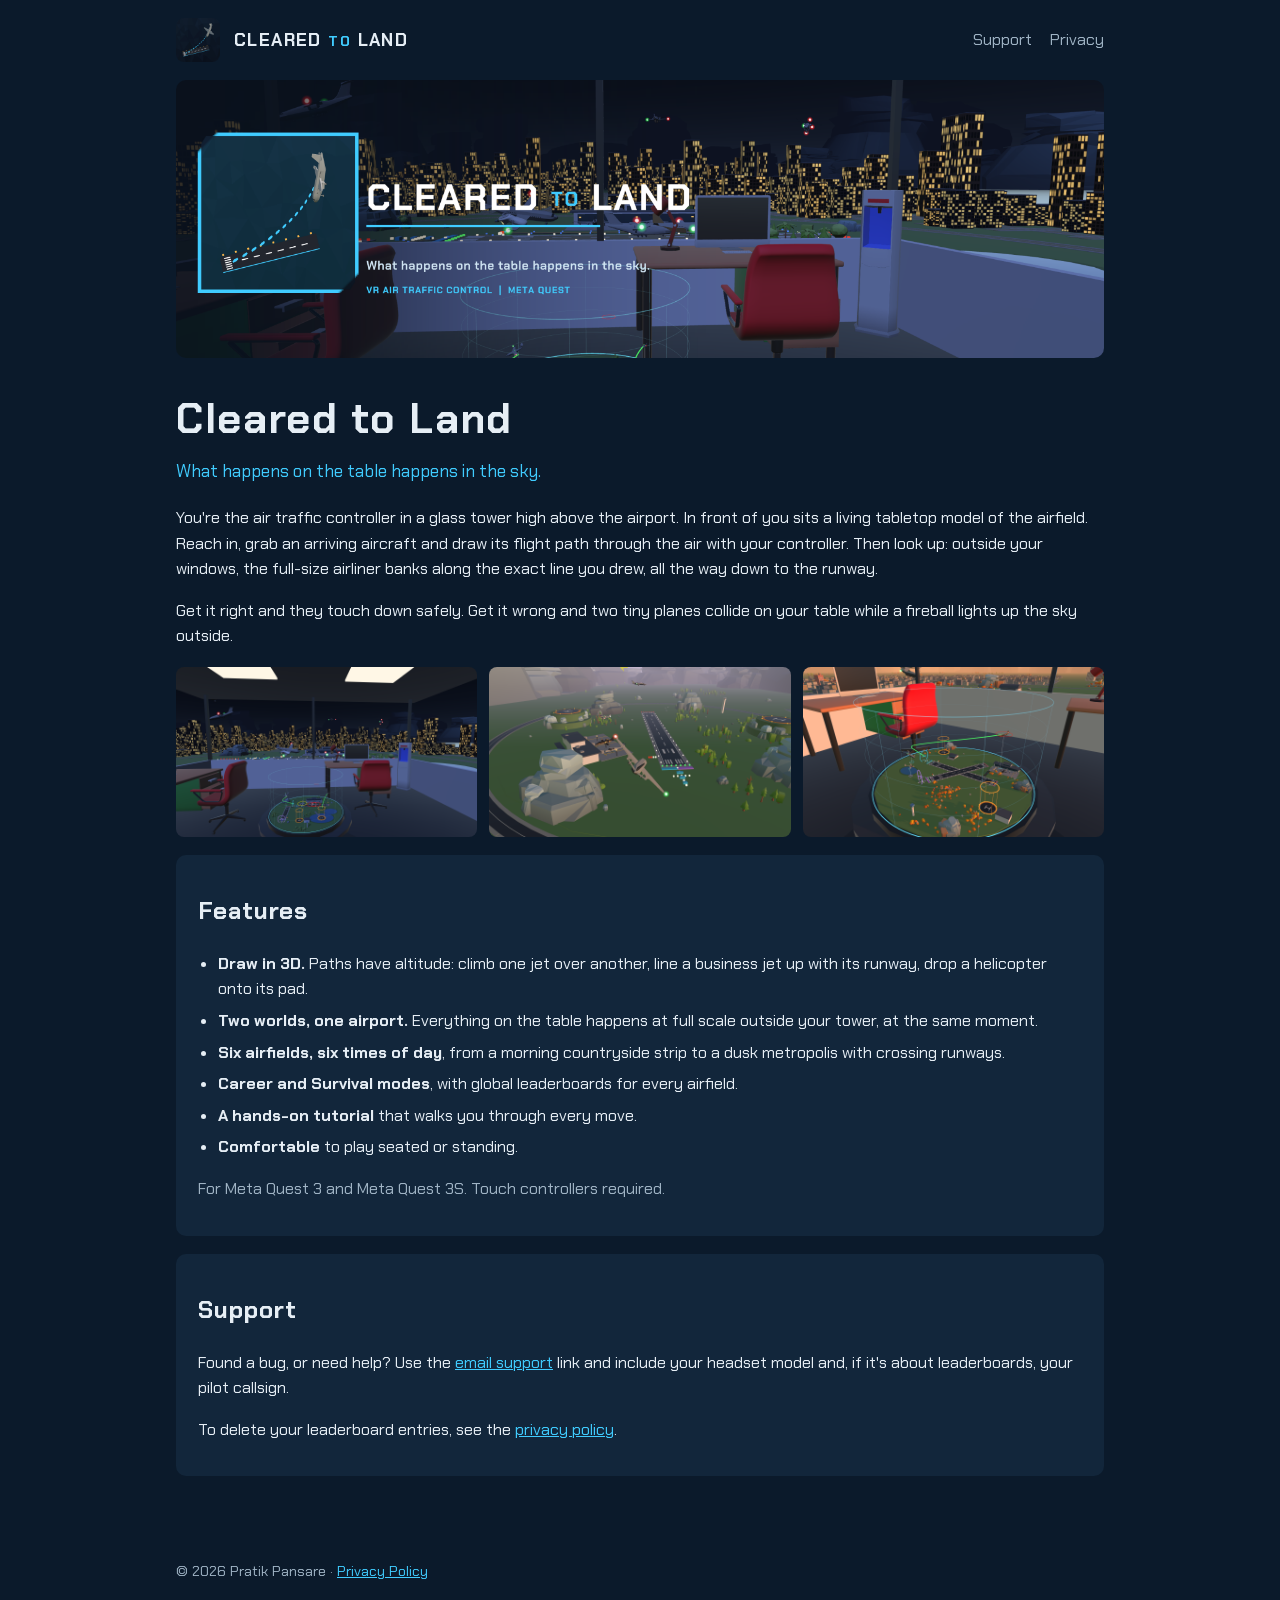
==== index.html @ b7fd6bec "Add files via upload" ====
<!doctype html>
<html lang="en">
<head>
  <meta charset="utf-8">
  <meta name="viewport" content="width=device-width, initial-scale=1">
  <title>Cleared to Land: VR air traffic control for Meta Quest</title>
  <meta name="description" content="Draw flight paths on a tabletop airport, and watch real planes outside your control tower follow every line. A VR game for Meta Quest 3 and 3S.">
  <link rel="icon" href="images/icon.png">
  <link rel="preconnect" href="https://fonts.googleapis.com">
  <link rel="stylesheet" href="https://fonts.googleapis.com/css2?family=Chakra+Petch:wght@500;600;700&display=swap">
  <link rel="stylesheet" href="style.css">
</head>
<body>
  <header>
    <img src="images/icon.png" alt="">
    <div class="title">CLEARED <span>TO</span> LAND</div>
    <nav>
      <a href="#support">Support</a>
      <a href="privacy.html">Privacy</a>
    </nav>
  </header>

  <main>
    <img class="banner" src="images/banner.png" alt="Cleared to Land: a glowing tabletop airport inside a control tower at night">

    <h1>Cleared to Land</h1>
    <p class="tagline">What happens on the table happens in the sky.</p>

    <p>You're the air traffic controller in a glass tower high above the airport. In front of you sits a living tabletop model of the airfield. Reach in, grab an arriving aircraft and draw its flight path through the air with your controller. Then look up: outside your windows, the full-size airliner banks along the exact line you drew, all the way down to the runway.</p>
    <p>Get it right and they touch down safely. Get it wrong and two tiny planes collide on your table while a fireball lights up the sky outside.</p>

    <div class="shots">
      <img src="images/shot1.png" alt="The tabletop airport and the night city skyline from inside the tower">
      <img src="images/shot2.png" alt="An airliner banking towards the runway in a mountain valley at dawn">
      <img src="images/shot3.png" alt="A green flight path drawn onto the runway on the tabletop">
    </div>

    <div class="card">
      <h2>Features</h2>
      <ul>
        <li><b>Draw in 3D.</b> Paths have altitude: climb one jet over another, line a business jet up with its runway, drop a helicopter onto its pad.</li>
        <li><b>Two worlds, one airport.</b> Everything on the table happens at full scale outside your tower, at the same moment.</li>
        <li><b>Six airfields, six times of day</b>, from a morning countryside strip to a dusk metropolis with crossing runways.</li>
        <li><b>Career and Survival modes</b>, with global leaderboards for every airfield.</li>
        <li><b>A hands-on tutorial</b> that walks you through every move.</li>
        <li><b>Comfortable</b> to play seated or standing.</li>
      </ul>
      <p class="muted">For Meta Quest 3 and Meta Quest 3S. Touch controllers required.</p>
    </div>

    <div class="card" id="support">
      <h2>Support</h2>
      <p>Found a bug, or need help? Use the <a class="contact" href="#support" data-subject="Cleared to Land support">email support</a> link and include your headset model and, if it's about leaderboards, your pilot callsign.</p>
      <p>To delete your leaderboard entries, see the <a href="privacy.html#choices">privacy policy</a>.</p>
    </div>
  </main>

  <footer>
    © 2026 Pratik Pansare · <a href="privacy.html">Privacy Policy</a>
  </footer>

  <script>
    // Builds the contact address in the browser so it never appears whole in the page source.
    (function () {
      var u = "0002kitarpp".split("").reverse().join("");
      var d = "moc.liamg".split("").reverse().join("");
      document.querySelectorAll("a.contact").forEach(function (a) {
        a.href = "mailto:" + u + "@" + d + "?subject=" + encodeURIComponent(a.dataset.subject || "Cleared to Land");
      });
    })();
  </script>
</body>
</html>
---- style.css ----
:root {
  --bg: #0b1a2b;
  --panel: #12263b;
  --text: #e6eef5;
  --muted: #9fb3c4;
  --cyan: #40ccff;
  --amber: #ffb347;
}
* { box-sizing: border-box; }
body {
  margin: 0;
  background: var(--bg);
  color: var(--text);
  font-family: "Chakra Petch", system-ui, sans-serif;
  line-height: 1.6;
}
a { color: var(--cyan); }
header {
  display: flex;
  align-items: center;
  gap: 14px;
  max-width: 960px;
  margin: 0 auto;
  padding: 18px 16px;
}
header img { width: 44px; height: 44px; border-radius: 8px; }
header .title { font-weight: 700; letter-spacing: 0.08em; font-size: 1.1rem; }
header .title span { color: var(--cyan); font-size: 0.8em; }
header nav { margin-left: auto; display: flex; gap: 18px; }
header nav a { text-decoration: none; color: var(--muted); }
header nav a:hover { color: var(--text); }
main { max-width: 960px; margin: 0 auto; padding: 0 16px 48px; }
.banner { width: 100%; border-radius: 10px; display: block; }
h1, h2 { letter-spacing: 0.04em; }
h1 { font-size: clamp(1.8rem, 5vw, 2.6rem); margin: 28px 0 4px; }
.tagline { color: var(--cyan); margin: 0 0 20px; font-size: 1.1rem; }
.card {
  background: var(--panel);
  border-radius: 10px;
  padding: 18px 22px;
  margin: 18px 0;
}
ul { padding-left: 20px; }
li { margin: 6px 0; }
.shots { display: grid; grid-template-columns: repeat(auto-fit, minmax(260px, 1fr)); gap: 12px; margin: 18px 0; }
.shots img { width: 100%; border-radius: 8px; display: block; }
.muted { color: var(--muted); }
footer { max-width: 960px; margin: 0 auto; padding: 18px 16px 32px; color: var(--muted); font-size: 0.9rem; }
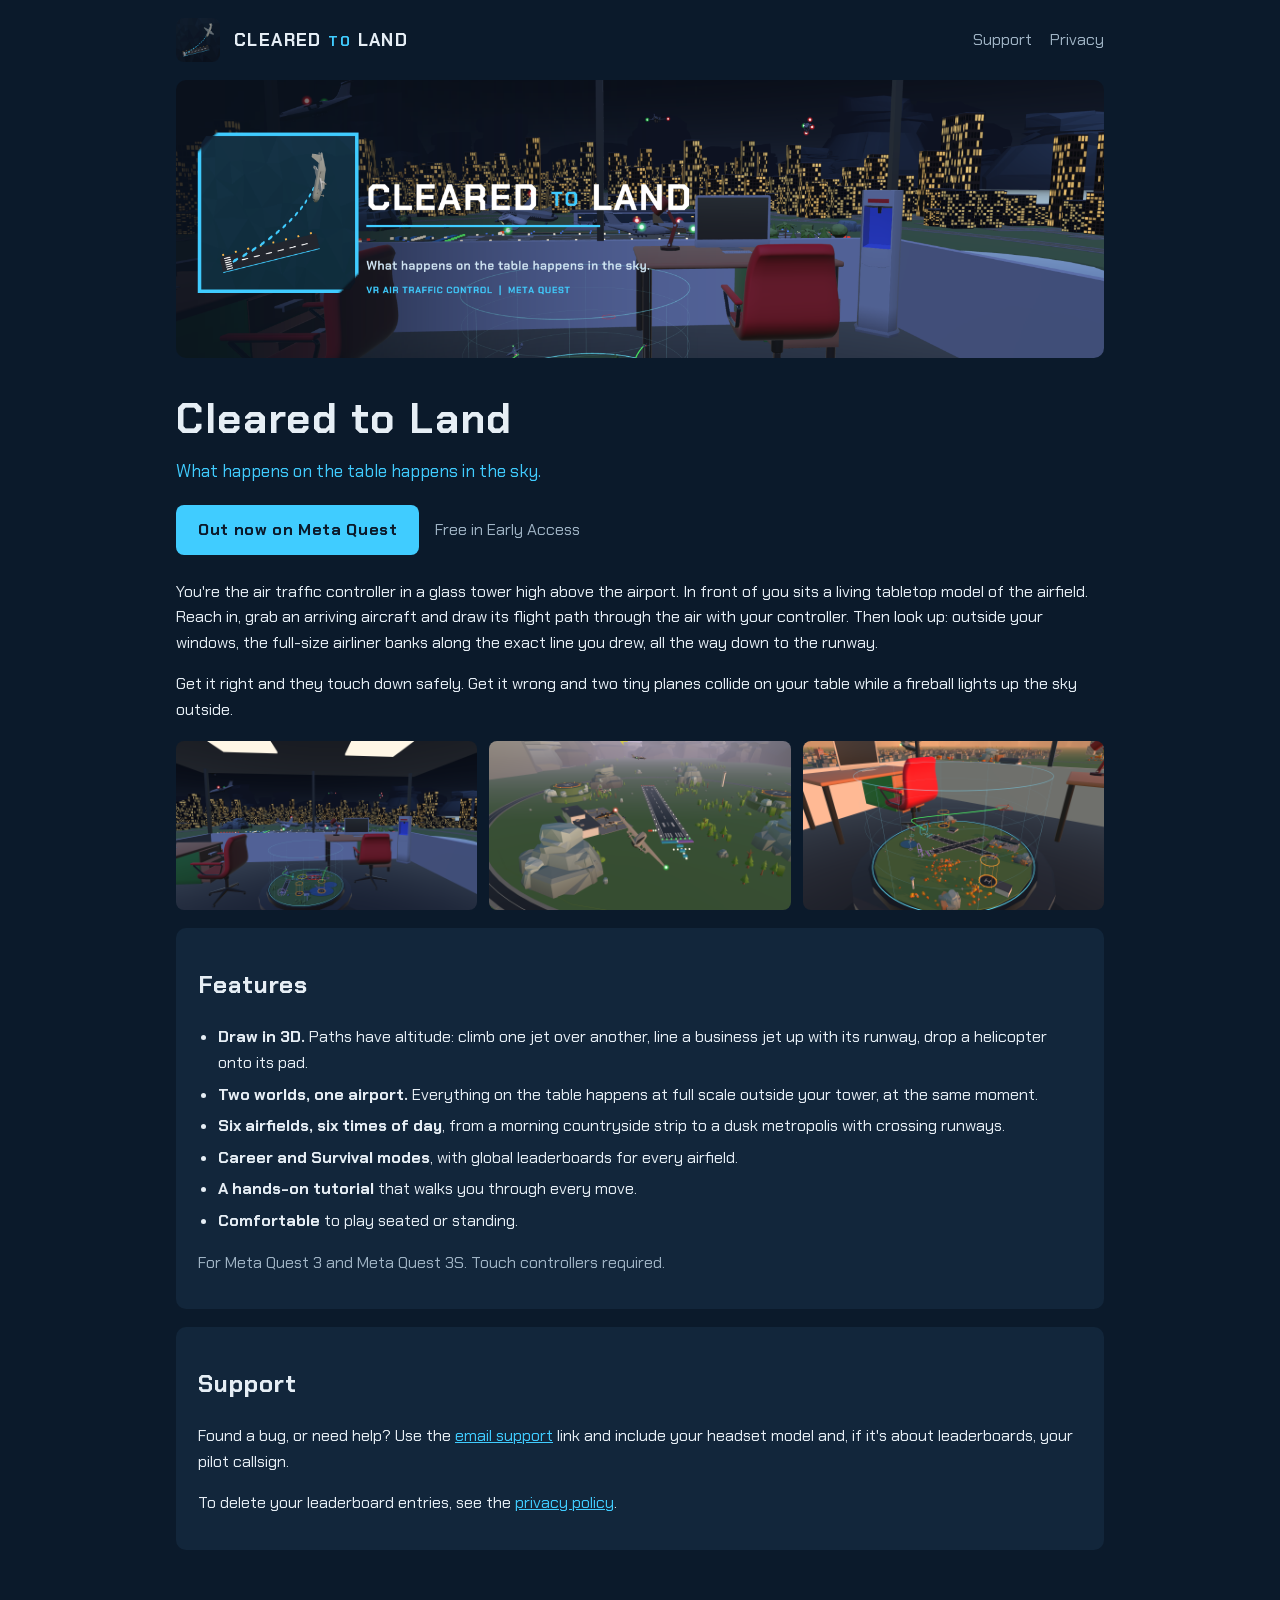
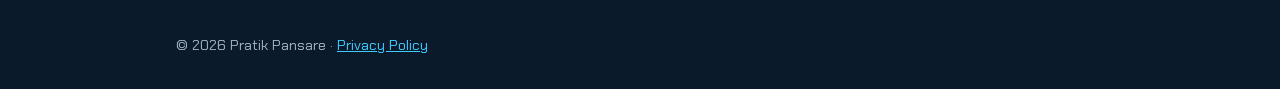
==== commit ee101b73: "Add Out now on Meta Quest button Co-Authored-By: Claude Opus 5.5 <noreply@anthropic.com>" ====
--- a/index.html
+++ b/index.html
@@ -1,73 +1,77 @@
-<!doctype html>
-<html lang="en">
-<head>
-  <meta charset="utf-8">
-  <meta name="viewport" content="width=device-width, initial-scale=1">
-  <title>Cleared to Land: VR air traffic control for Meta Quest</title>
-  <meta name="description" content="Draw flight paths on a tabletop airport, and watch real planes outside your control tower follow every line. A VR game for Meta Quest 3 and 3S.">
-  <link rel="icon" href="images/icon.png">
-  <link rel="preconnect" href="https://fonts.googleapis.com">
-  <link rel="stylesheet" href="https://fonts.googleapis.com/css2?family=Chakra+Petch:wght@500;600;700&display=swap">
-  <link rel="stylesheet" href="style.css">
-</head>
-<body>
-  <header>
-    <img src="images/icon.png" alt="">
-    <div class="title">CLEARED <span>TO</span> LAND</div>
-    <nav>
-      <a href="#support">Support</a>
-      <a href="privacy.html">Privacy</a>
-    </nav>
-  </header>
-
-  <main>
-    <img class="banner" src="images/banner.png" alt="Cleared to Land: a glowing tabletop airport inside a control tower at night">
-
-    <h1>Cleared to Land</h1>
-    <p class="tagline">What happens on the table happens in the sky.</p>
-
-    <p>You're the air traffic controller in a glass tower high above the airport. In front of you sits a living tabletop model of the airfield. Reach in, grab an arriving aircraft and draw its flight path through the air with your controller. Then look up: outside your windows, the full-size airliner banks along the exact line you drew, all the way down to the runway.</p>
-    <p>Get it right and they touch down safely. Get it wrong and two tiny planes collide on your table while a fireball lights up the sky outside.</p>
-
-    <div class="shots">
-      <img src="images/shot1.png" alt="The tabletop airport and the night city skyline from inside the tower">
-      <img src="images/shot2.png" alt="An airliner banking towards the runway in a mountain valley at dawn">
-      <img src="images/shot3.png" alt="A green flight path drawn onto the runway on the tabletop">
-    </div>
-
-    <div class="card">
-      <h2>Features</h2>
-      <ul>
-        <li><b>Draw in 3D.</b> Paths have altitude: climb one jet over another, line a business jet up with its runway, drop a helicopter onto its pad.</li>
-        <li><b>Two worlds, one airport.</b> Everything on the table happens at full scale outside your tower, at the same moment.</li>
-        <li><b>Six airfields, six times of day</b>, from a morning countryside strip to a dusk metropolis with crossing runways.</li>
-        <li><b>Career and Survival modes</b>, with global leaderboards for every airfield.</li>
-        <li><b>A hands-on tutorial</b> that walks you through every move.</li>
-        <li><b>Comfortable</b> to play seated or standing.</li>
-      </ul>
-      <p class="muted">For Meta Quest 3 and Meta Quest 3S. Touch controllers required.</p>
-    </div>
-
-    <div class="card" id="support">
-      <h2>Support</h2>
-      <p>Found a bug, or need help? Use the <a class="contact" href="#support" data-subject="Cleared to Land support">email support</a> link and include your headset model and, if it's about leaderboards, your pilot callsign.</p>
-      <p>To delete your leaderboard entries, see the <a href="privacy.html#choices">privacy policy</a>.</p>
-    </div>
-  </main>
-
-  <footer>
-    © 2026 Pratik Pansare · <a href="privacy.html">Privacy Policy</a>
-  </footer>
-
-  <script>
-    // Builds the contact address in the browser so it never appears whole in the page source.
-    (function () {
-      var u = "0002kitarpp".split("").reverse().join("");
-      var d = "moc.liamg".split("").reverse().join("");
-      document.querySelectorAll("a.contact").forEach(function (a) {
-        a.href = "mailto:" + u + "@" + d + "?subject=" + encodeURIComponent(a.dataset.subject || "Cleared to Land");
-      });
-    })();
-  </script>
-</body>
-</html>
+<!doctype html>
+<html lang="en">
+<head>
+  <meta charset="utf-8">
+  <meta name="viewport" content="width=device-width, initial-scale=1">
+  <title>Cleared to Land: VR air traffic control for Meta Quest</title>
+  <meta name="description" content="Draw flight paths on a tabletop airport, and watch real planes outside your control tower follow every line. A VR game for Meta Quest 3 and 3S.">
+  <link rel="icon" href="images/icon.png">
+  <link rel="preconnect" href="https://fonts.googleapis.com">
+  <link rel="stylesheet" href="https://fonts.googleapis.com/css2?family=Chakra+Petch:wght@500;600;700&display=swap">
+  <link rel="stylesheet" href="style.css">
+</head>
+<body>
+  <header>
+    <img src="images/icon.png" alt="">
+    <div class="title">CLEARED <span>TO</span> LAND</div>
+    <nav>
+      <a href="#support">Support</a>
+      <a href="privacy.html">Privacy</a>
+    </nav>
+  </header>
+
+  <main>
+    <img class="banner" src="images/banner.png" alt="Cleared to Land: a glowing tabletop airport inside a control tower at night">
+
+    <h1>Cleared to Land</h1>
+    <p class="tagline">What happens on the table happens in the sky.</p>
+    <p class="cta">
+      <a class="button" href="https://www.meta.com/experiences/cleared-to-land/3041756236172020/">Out now on Meta Quest</a>
+      <span class="muted">Free in Early Access</span>
+    </p>
+
+    <p>You're the air traffic controller in a glass tower high above the airport. In front of you sits a living tabletop model of the airfield. Reach in, grab an arriving aircraft and draw its flight path through the air with your controller. Then look up: outside your windows, the full-size airliner banks along the exact line you drew, all the way down to the runway.</p>
+    <p>Get it right and they touch down safely. Get it wrong and two tiny planes collide on your table while a fireball lights up the sky outside.</p>
+
+    <div class="shots">
+      <img src="images/shot1.png" alt="The tabletop airport and the night city skyline from inside the tower">
+      <img src="images/shot2.png" alt="An airliner banking towards the runway in a mountain valley at dawn">
+      <img src="images/shot3.png" alt="A green flight path drawn onto the runway on the tabletop">
+    </div>
+
+    <div class="card">
+      <h2>Features</h2>
+      <ul>
+        <li><b>Draw in 3D.</b> Paths have altitude: climb one jet over another, line a business jet up with its runway, drop a helicopter onto its pad.</li>
+        <li><b>Two worlds, one airport.</b> Everything on the table happens at full scale outside your tower, at the same moment.</li>
+        <li><b>Six airfields, six times of day</b>, from a morning countryside strip to a dusk metropolis with crossing runways.</li>
+        <li><b>Career and Survival modes</b>, with global leaderboards for every airfield.</li>
+        <li><b>A hands-on tutorial</b> that walks you through every move.</li>
+        <li><b>Comfortable</b> to play seated or standing.</li>
+      </ul>
+      <p class="muted">For Meta Quest 3 and Meta Quest 3S. Touch controllers required.</p>
+    </div>
+
+    <div class="card" id="support">
+      <h2>Support</h2>
+      <p>Found a bug, or need help? Use the <a class="contact" href="#support" data-subject="Cleared to Land support">email support</a> link and include your headset model and, if it's about leaderboards, your pilot callsign.</p>
+      <p>To delete your leaderboard entries, see the <a href="privacy.html#choices">privacy policy</a>.</p>
+    </div>
+  </main>
+
+  <footer>
+    © 2026 Pratik Pansare · <a href="privacy.html">Privacy Policy</a>
+  </footer>
+
+  <script>
+    // Builds the contact address in the browser so it never appears whole in the page source.
+    (function () {
+      var u = "0002kitarpp".split("").reverse().join("");
+      var d = "moc.liamg".split("").reverse().join("");
+      document.querySelectorAll("a.contact").forEach(function (a) {
+        a.href = "mailto:" + u + "@" + d + "?subject=" + encodeURIComponent(a.dataset.subject || "Cleared to Land");
+      });
+    })();
+  </script>
+</body>
+</html>
--- a/style.css
+++ b/style.css
@@ -34,6 +34,18 @@
 h1, h2 { letter-spacing: 0.04em; }
 h1 { font-size: clamp(1.8rem, 5vw, 2.6rem); margin: 28px 0 4px; }
 .tagline { color: var(--cyan); margin: 0 0 20px; font-size: 1.1rem; }
+.cta { display: flex; flex-wrap: wrap; align-items: center; gap: 12px 16px; margin: 0 0 24px; }
+.button {
+  display: inline-block;
+  background: var(--cyan);
+  color: var(--bg);
+  font-weight: 700;
+  letter-spacing: 0.04em;
+  text-decoration: none;
+  padding: 12px 22px;
+  border-radius: 8px;
+}
+.button:hover { background: var(--text); }
 .card {
   background: var(--panel);
   border-radius: 10px;
